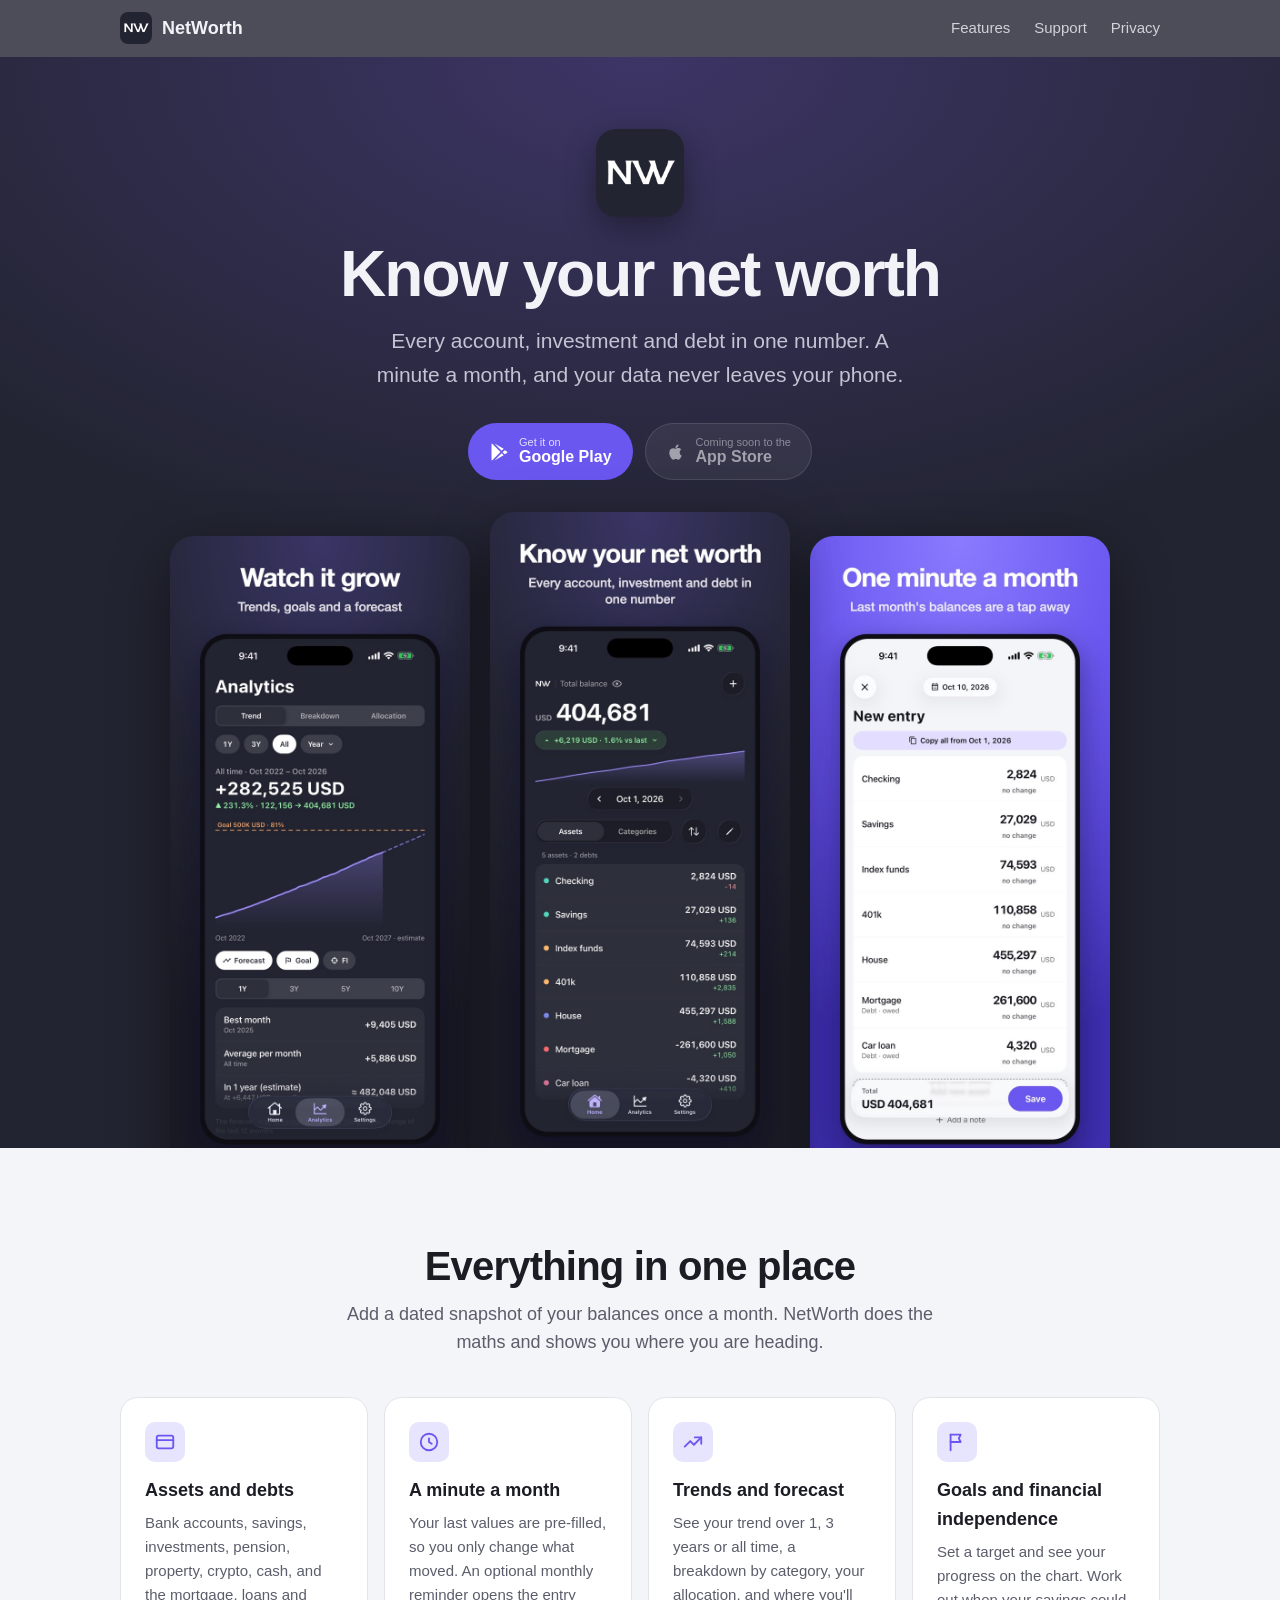
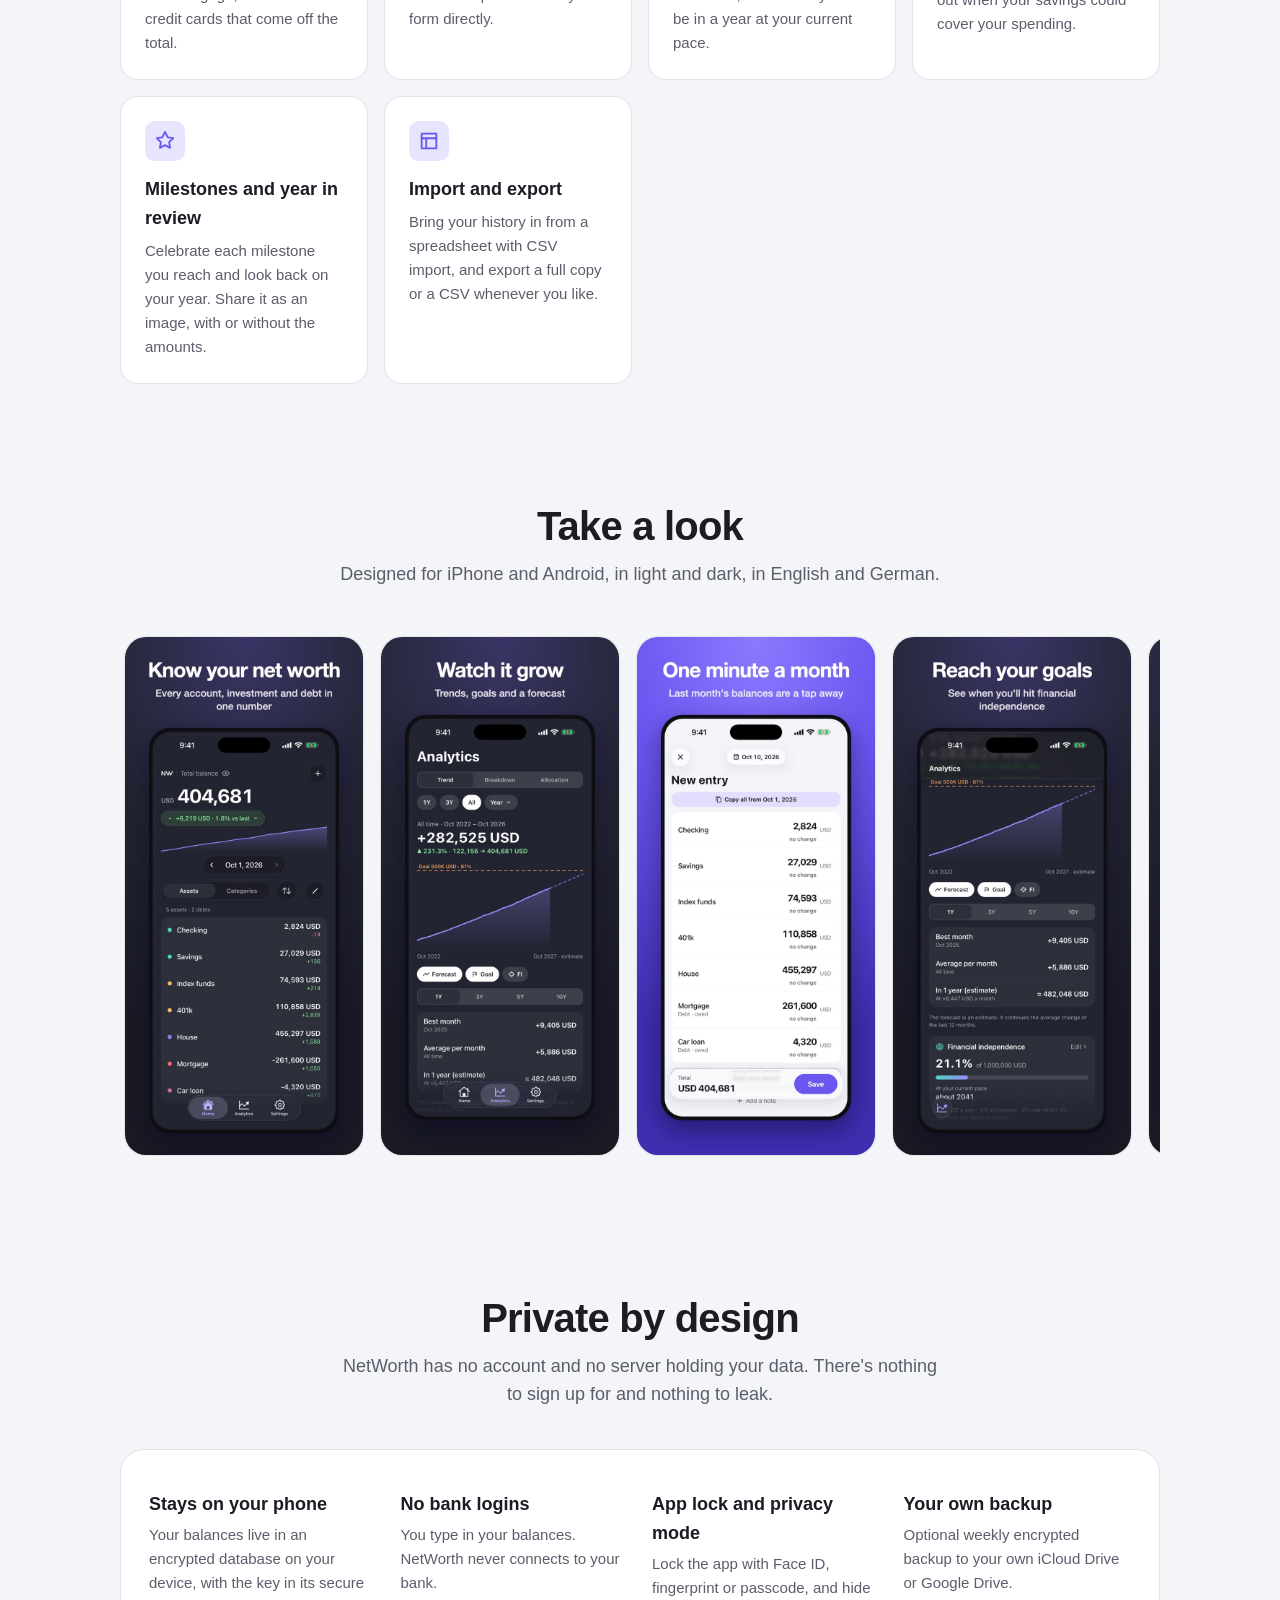
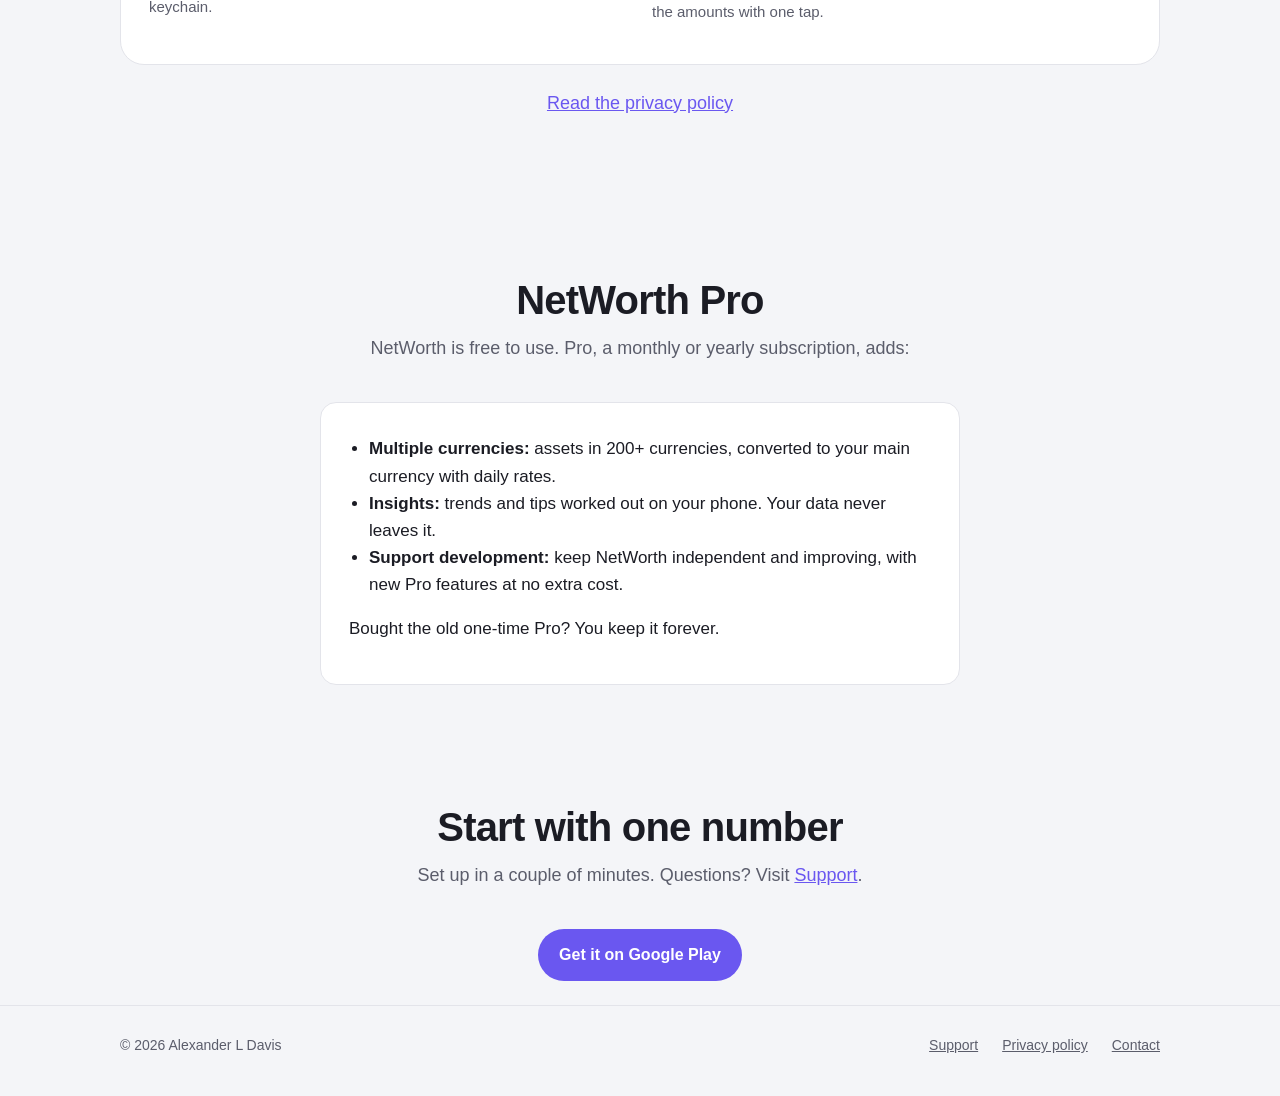
==== index.html @ a10e5fa9 "Add the NetWorth website: landing page, support and privacy policy The privacy policy moves here fro" ====
<!doctype html>
<html lang="en">
  <head>
    <meta charset="utf-8" />
    <meta name="viewport" content="width=device-width, initial-scale=1" />
    <title>NetWorth: Net Worth Tracker</title>
    <meta name="description" content="Track every account, investment and debt in one number. A private net worth tracker for iPhone and Android: no account, no bank logins, your data stays encrypted on your device." />
    <meta property="og:title" content="NetWorth: Net Worth Tracker" />
    <meta property="og:description" content="Every account, investment and debt in one number. Private by design." />
    <meta property="og:image" content="https://alexander7161.github.io/net-worth/assets/og.jpg" />
    <meta property="og:type" content="website" />
    <meta name="twitter:card" content="summary_large_image" />
    <link rel="icon" href="assets/favicon.png" />
    <link rel="apple-touch-icon" href="assets/apple-touch-icon.png" />
    <link rel="stylesheet" href="assets/style.css" />
  </head>
  <body>
    <header class="site-header on-hero">
      <nav class="nav">
        <a class="brand" href="./"><img src="assets/icon.png" alt="" />NetWorth</a>
        <a class="wide-only" href="#features">Features</a>
        <a href="support/">Support</a>
        <a href="privacy/">Privacy</a>
      </nav>
    </header>

    <section class="hero">
      <img class="app-icon" src="assets/icon.png" alt="NetWorth app icon" />
      <h1>Know your net worth</h1>
      <p class="lede">
        Every account, investment and debt in one number. A minute a month, and your data never
        leaves your phone.
      </p>
      <div class="ctas">
        <a class="btn" href="https://play.google.com/store/apps/details?id=com.networthrn">
          <svg viewBox="0 0 24 24" aria-hidden="true"><path d="M3.6 1.8 13.8 12 3.6 22.2c-.36-.2-.6-.6-.6-1.1V2.9c0-.5.24-.9.6-1.1zm11.6 11.6 2.4 2.4-11.1 6.3 8.7-8.7zm3.7-3.5 2.6 1.5c.75.43.75 1.5 0 1.93l-2.6 1.5-2.7-2.43 2.7-2.5zM6.5 1.9l11.1 6.3-2.4 2.4-8.7-8.7z"/></svg>
          <span><small>Get it on</small>Google Play</span>
        </a>
        <!-- Replace with the App Store link once the app is live there, and drop the "disabled" class. -->
        <a class="btn secondary disabled" href="#" aria-disabled="true">
          <svg viewBox="0 0 24 24" aria-hidden="true"><path d="M16.37 12.6c-.02-2.3 1.88-3.4 1.97-3.46-1.07-1.57-2.74-1.78-3.33-1.8-1.42-.15-2.77.83-3.49.83-.72 0-1.83-.81-3.01-.79-1.55.02-2.98.9-3.78 2.29-1.61 2.8-.41 6.94 1.16 9.21.77 1.11 1.68 2.36 2.88 2.31 1.16-.05 1.6-.75 3-.75 1.4 0 1.79.75 3.01.72 1.25-.02 2.04-1.13 2.8-2.25.88-1.29 1.24-2.54 1.26-2.6-.03-.01-2.42-.93-2.47-3.71zM14.08 5.85c.64-.77 1.07-1.85.95-2.92-.92.04-2.03.61-2.69 1.38-.59.68-1.1 1.77-.97 2.82 1.03.08 2.07-.52 2.71-1.28z"/></svg>
          <span><small>Coming soon to the</small>App Store</span>
        </a>
      </div>
      <div class="shots">
        <img src="assets/screens/02-analytics.jpg" alt="Analytics screen with a net worth trend, goal line and forecast" />
        <img src="assets/screens/01-home.jpg" alt="Home screen showing total net worth and the balance of each asset and debt" />
        <img src="assets/screens/03-entry.jpg" alt="Recording a monthly entry with last month's values pre-filled" />
      </div>
    </section>

    <main>
      <section class="band" id="features">
        <h2>Everything in one place</h2>
        <p class="sub">Add a dated snapshot of your balances once a month. NetWorth does the maths and shows you where you are heading.</p>
        <div class="features">
          <div class="feature">
            <div class="icon"><svg viewBox="0 0 24 24"><rect x="3" y="5" width="18" height="14" rx="2"/><path d="M3 10h18"/></svg></div>
            <h3>Assets and debts</h3>
            <p>Bank accounts, savings, investments, pension, property, crypto, cash, and the mortgage, loans and credit cards that come off the total.</p>
          </div>
          <div class="feature">
            <div class="icon"><svg viewBox="0 0 24 24"><path d="M12 8v4l3 2"/><circle cx="12" cy="12" r="9"/></svg></div>
            <h3>A minute a month</h3>
            <p>Your last values are pre-filled, so you only change what moved. An optional monthly reminder opens the entry form directly.</p>
          </div>
          <div class="feature">
            <div class="icon"><svg viewBox="0 0 24 24"><path d="M3 17l6-6 4 4 8-8"/><path d="M14 7h7v7"/></svg></div>
            <h3>Trends and forecast</h3>
            <p>See your trend over 1, 3 years or all time, a breakdown by category, your allocation, and where you'll be in a year at your current pace.</p>
          </div>
          <div class="feature">
            <div class="icon"><svg viewBox="0 0 24 24"><path d="M5 21V4"/><path d="M5 4h11l-2 4 2 4H5"/></svg></div>
            <h3>Goals and financial independence</h3>
            <p>Set a target and see your progress on the chart. Work out when your savings could cover your spending.</p>
          </div>
          <div class="feature">
            <div class="icon"><svg viewBox="0 0 24 24"><path d="M12 2l3 6 6 .9-4.5 4.3 1 6.3L12 16.5 6.5 19.5l1-6.3L3 8.9 9 8z"/></svg></div>
            <h3>Milestones and year in review</h3>
            <p>Celebrate each milestone you reach and look back on your year. Share it as an image, with or without the amounts.</p>
          </div>
          <div class="feature">
            <div class="icon"><svg viewBox="0 0 24 24"><path d="M4 4h16v16H4z"/><path d="M4 9h16M9 9v11"/></svg></div>
            <h3>Import and export</h3>
            <p>Bring your history in from a spreadsheet with CSV import, and export a full copy or a CSV whenever you like.</p>
          </div>
        </div>
      </section>

      <section class="band">
        <h2>Take a look</h2>
        <p class="sub">Designed for iPhone and Android, in light and dark, in English and German.</p>
        <div class="gallery">
          <img src="assets/screens/01-home.jpg" alt="Home: your net worth and every asset" loading="lazy" />
          <img src="assets/screens/02-analytics.jpg" alt="Analytics: trends, goals and a forecast" loading="lazy" />
          <img src="assets/screens/03-entry.jpg" alt="Recording a monthly entry" loading="lazy" />
          <img src="assets/screens/04-goals.jpg" alt="Goals and financial independence" loading="lazy" />
          <img src="assets/screens/05-milestones.jpg" alt="Milestones" loading="lazy" />
          <img src="assets/screens/06-private.jpg" alt="Privacy features" loading="lazy" />
        </div>
      </section>

      <section class="band" id="privacy">
        <h2>Private by design</h2>
        <p class="sub">NetWorth has no account and no server holding your data. There's nothing to sign up for and nothing to leak.</p>
        <div class="privacy-band">
          <div><strong>Stays on your phone</strong><p>Your balances live in an encrypted database on your device, with the key in its secure keychain.</p></div>
          <div><strong>No bank logins</strong><p>You type in your balances. NetWorth never connects to your bank.</p></div>
          <div><strong>App lock and privacy mode</strong><p>Lock the app with Face ID, fingerprint or passcode, and hide the amounts with one tap.</p></div>
          <div><strong>Your own backup</strong><p>Optional weekly encrypted backup to your own iCloud Drive or Google Drive.</p></div>
        </div>
        <p class="sub" style="margin-top: 24px"><a href="privacy/">Read the privacy policy</a></p>
      </section>

      <section class="band pro">
        <h2>NetWorth Pro</h2>
        <p class="sub">NetWorth is free to use. Pro, a monthly or yearly subscription, adds:</p>
        <div class="card">
          <ul>
            <li><strong>Multiple currencies:</strong> assets in 200+ currencies, converted to your main currency with daily rates.</li>
            <li><strong>Insights:</strong> trends and tips worked out on your phone. Your data never leaves it.</li>
            <li><strong>Support development:</strong> keep NetWorth independent and improving, with new Pro features at no extra cost.</li>
          </ul>
          <p>Bought the old one-time Pro? You keep it forever.</p>
        </div>
      </section>

      <section class="band final">
        <h2>Start with one number</h2>
        <p class="sub">Set up in a couple of minutes. Questions? Visit <a href="support/">Support</a>.</p>
        <div class="ctas">
          <a class="btn" href="https://play.google.com/store/apps/details?id=com.networthrn">Get it on Google Play</a>
        </div>
      </section>
    </main>

    <footer class="site-footer">
      <div class="inner">
        <span class="copy">© 2026 Alexander L Davis</span>
        <a href="support/">Support</a>
        <a href="privacy/">Privacy policy</a>
        <a href="mailto:alexanderdavis.net+networth@googlemail.com">Contact</a>
      </div>
    </footer>
  </body>
</html>
---- assets/style.css ----
:root {
  color-scheme: light dark;
  --bg: #f4f5f8;
  --surface: #ffffff;
  --text: #1b1c24;
  --muted: #5b5d6b;
  --accent: #6a57f0;
  --accent-text: #ffffff;
  --line: #e3e4ea;
  --hero-bg: radial-gradient(120% 80% at 50% 0%, #3d3566 0%, #222431 60%);
  --hero-text: #f2f2f7;
  --hero-muted: #c3c4d3;
}
@media (prefers-color-scheme: dark) {
  :root {
    --bg: #222431;
    --surface: #2c2e3d;
    --text: #f2f2f7;
    --muted: #a9abbb;
    --accent: #9c8cff;
    --accent-text: #1b1c24;
    --line: #3a3c4d;
  }
}

* { box-sizing: border-box; }
html { scroll-behavior: smooth; }
body {
  margin: 0;
  background: var(--bg);
  color: var(--text);
  font: 17px/1.6 -apple-system, BlinkMacSystemFont, 'Segoe UI', Roboto, sans-serif;
  -webkit-font-smoothing: antialiased;
}
a { color: var(--accent); }
img { max-width: 100%; display: block; }

/* Header and footer */
.site-header {
  position: sticky;
  top: 0;
  z-index: 10;
  background: color-mix(in srgb, var(--bg) 85%, transparent);
  backdrop-filter: saturate(180%) blur(16px);
  -webkit-backdrop-filter: saturate(180%) blur(16px);
  border-bottom: 1px solid var(--line);
}
.site-header.on-hero {
  background: color-mix(in srgb, #222431 80%, transparent);
  border-bottom-color: transparent;
  color: var(--hero-text);
}
.nav {
  max-width: 1080px;
  margin: 0 auto;
  padding: 12px 20px;
  display: flex;
  align-items: center;
  gap: 24px;
}
.brand {
  display: flex;
  align-items: center;
  gap: 10px;
  font-weight: 700;
  font-size: 18px;
  color: inherit;
  text-decoration: none;
  margin-right: auto;
}
.brand img { width: 32px; height: 32px; border-radius: 8px; }
.nav a:not(.brand) { color: inherit; text-decoration: none; opacity: 0.8; font-size: 15px; }
.nav a:not(.brand):hover, .nav a[aria-current='page'] { opacity: 1; }
@media (max-width: 480px) {
  .nav { gap: 16px; }
  .nav .wide-only { display: none; }
}

.site-footer {
  border-top: 1px solid var(--line);
  color: var(--muted);
  font-size: 14px;
}
.site-footer .inner {
  max-width: 1080px;
  margin: 0 auto;
  padding: 28px 20px 40px;
  display: flex;
  flex-wrap: wrap;
  gap: 12px 24px;
}
.site-footer a { color: inherit; }
.site-footer .copy { margin-right: auto; }

/* Document pages (privacy, support) */
main.doc { max-width: 720px; margin: 0 auto; padding: 48px 20px 72px; }
.doc h1 { font-size: 34px; line-height: 1.15; letter-spacing: -0.02em; margin: 0 0 8px; }
.doc h2 { font-size: 21px; margin: 40px 0 8px; }
.meta { color: var(--muted); margin: 0 0 32px; }
.summary, .card {
  background: var(--surface);
  border: 1px solid var(--line);
  border-radius: 16px;
  padding: 4px 24px;
}
.summary li { margin: 12px 0; }
table { width: 100%; border-collapse: collapse; font-size: 15px; margin: 8px 0; }
th, td { text-align: left; vertical-align: top; padding: 10px 8px; border-bottom: 1px solid var(--line); }
th { color: var(--muted); font-weight: 600; }
.scroll { overflow-x: auto; }

/* FAQ */
.faq details {
  background: var(--surface);
  border: 1px solid var(--line);
  border-radius: 14px;
  margin: 10px 0;
  padding: 0 20px;
}
.faq summary {
  cursor: pointer;
  font-weight: 600;
  padding: 16px 0;
  list-style: none;
  display: flex;
  justify-content: space-between;
  gap: 16px;
}
.faq summary::-webkit-details-marker { display: none; }
.faq summary::after { content: '+'; color: var(--muted); font-weight: 400; font-size: 22px; line-height: 1; }
.faq details[open] summary::after { content: '−'; }
.faq details > :not(summary) { margin-top: 0; }
.faq details > :last-child { margin-bottom: 18px; }

.contact {
  display: flex;
  flex-wrap: wrap;
  align-items: center;
  justify-content: space-between;
  gap: 16px;
  padding: 20px 24px;
}
.contact p { margin: 0; }

/* Buttons */
.btn {
  display: inline-flex;
  align-items: center;
  gap: 10px;
  padding: 12px 20px;
  border-radius: 999px;
  font-weight: 600;
  font-size: 16px;
  text-decoration: none;
  background: var(--accent);
  color: var(--accent-text);
  border: 1px solid transparent;
}
.btn svg { width: 20px; height: 20px; fill: currentColor; }
.btn.secondary { background: rgba(255, 255, 255, 0.1); color: var(--hero-text); border-color: rgba(255, 255, 255, 0.2); }
.btn.disabled { opacity: 0.6; pointer-events: none; }
.btn small { display: block; font-size: 11px; font-weight: 500; opacity: 0.8; line-height: 1.1; }
.btn span { line-height: 1.15; text-align: left; }

/* Landing */
.hero {
  background: var(--hero-bg);
  color: var(--hero-text);
  text-align: center;
  padding: 72px 20px 0;
  overflow: hidden;
}
.hero img.app-icon { width: 88px; height: 88px; border-radius: 20px; margin: 0 auto 24px; box-shadow: 0 10px 30px rgba(0, 0, 0, 0.35); }
.hero h1 { font-size: clamp(40px, 7vw, 64px); line-height: 1.05; letter-spacing: -0.03em; margin: 0 0 16px; }
.hero p.lede { font-size: clamp(18px, 2.4vw, 21px); color: var(--hero-muted); max-width: 560px; margin: 0 auto 32px; }
.hero .ctas { display: flex; flex-wrap: wrap; justify-content: center; gap: 12px; margin-bottom: 56px; }
.hero .shots { display: flex; justify-content: center; gap: 20px; max-width: 1000px; margin: 0 auto; }
.hero .shots img { width: 30%; max-width: 300px; border-radius: 24px 24px 0 0; margin-bottom: -40px; box-shadow: 0 20px 60px rgba(0, 0, 0, 0.45); }
.hero .shots img:nth-child(2) { transform: translateY(-24px); }
@media (max-width: 640px) {
  .hero .shots img:not(:nth-child(2)) { display: none; }
  .hero .shots img { width: 70%; }
  .hero .shots img:nth-child(2) { transform: none; }
}

section.band { max-width: 1080px; margin: 0 auto; padding: 96px 20px 24px; }
section.band h2 { font-size: clamp(28px, 4vw, 40px); letter-spacing: -0.02em; line-height: 1.1; margin: 0 0 12px; text-align: center; }
section.band > p.sub { text-align: center; color: var(--muted); max-width: 600px; margin: 0 auto 40px; font-size: 18px; }

.features { display: grid; grid-template-columns: repeat(auto-fit, minmax(240px, 1fr)); gap: 16px; }
.feature { background: var(--surface); border: 1px solid var(--line); border-radius: 18px; padding: 24px; }
.feature .icon { width: 40px; height: 40px; border-radius: 10px; display: grid; place-items: center; background: color-mix(in srgb, var(--accent) 16%, transparent); margin-bottom: 14px; }
.feature .icon svg { width: 22px; height: 22px; stroke: var(--accent); fill: none; stroke-width: 2; stroke-linecap: round; stroke-linejoin: round; }
.feature h3 { margin: 0 0 6px; font-size: 18px; }
.feature p { margin: 0; color: var(--muted); font-size: 15px; }

.gallery { display: flex; gap: 16px; overflow-x: auto; scroll-snap-type: x mandatory; padding: 8px 4px 20px; }
.gallery img { width: 240px; flex: none; border-radius: 22px; scroll-snap-align: center; border: 1px solid var(--line); }

.privacy-band { background: var(--surface); border: 1px solid var(--line); border-radius: 24px; padding: 40px 28px; display: grid; gap: 24px; grid-template-columns: repeat(auto-fit, minmax(220px, 1fr)); }
.privacy-band div strong { display: block; font-size: 18px; margin-bottom: 4px; }
.privacy-band div p { margin: 0; color: var(--muted); font-size: 15px; }

.pro { text-align: center; }
.pro .card { display: inline-block; text-align: left; max-width: 640px; padding: 24px 28px; }
.pro .card ul { margin: 8px 0 0; padding-left: 20px; }

.final { text-align: center; padding-bottom: 96px; }
.final .ctas { display: flex; flex-wrap: wrap; justify-content: center; gap: 12px; }
.final .btn.secondary { background: var(--surface); color: var(--text); border-color: var(--line); }
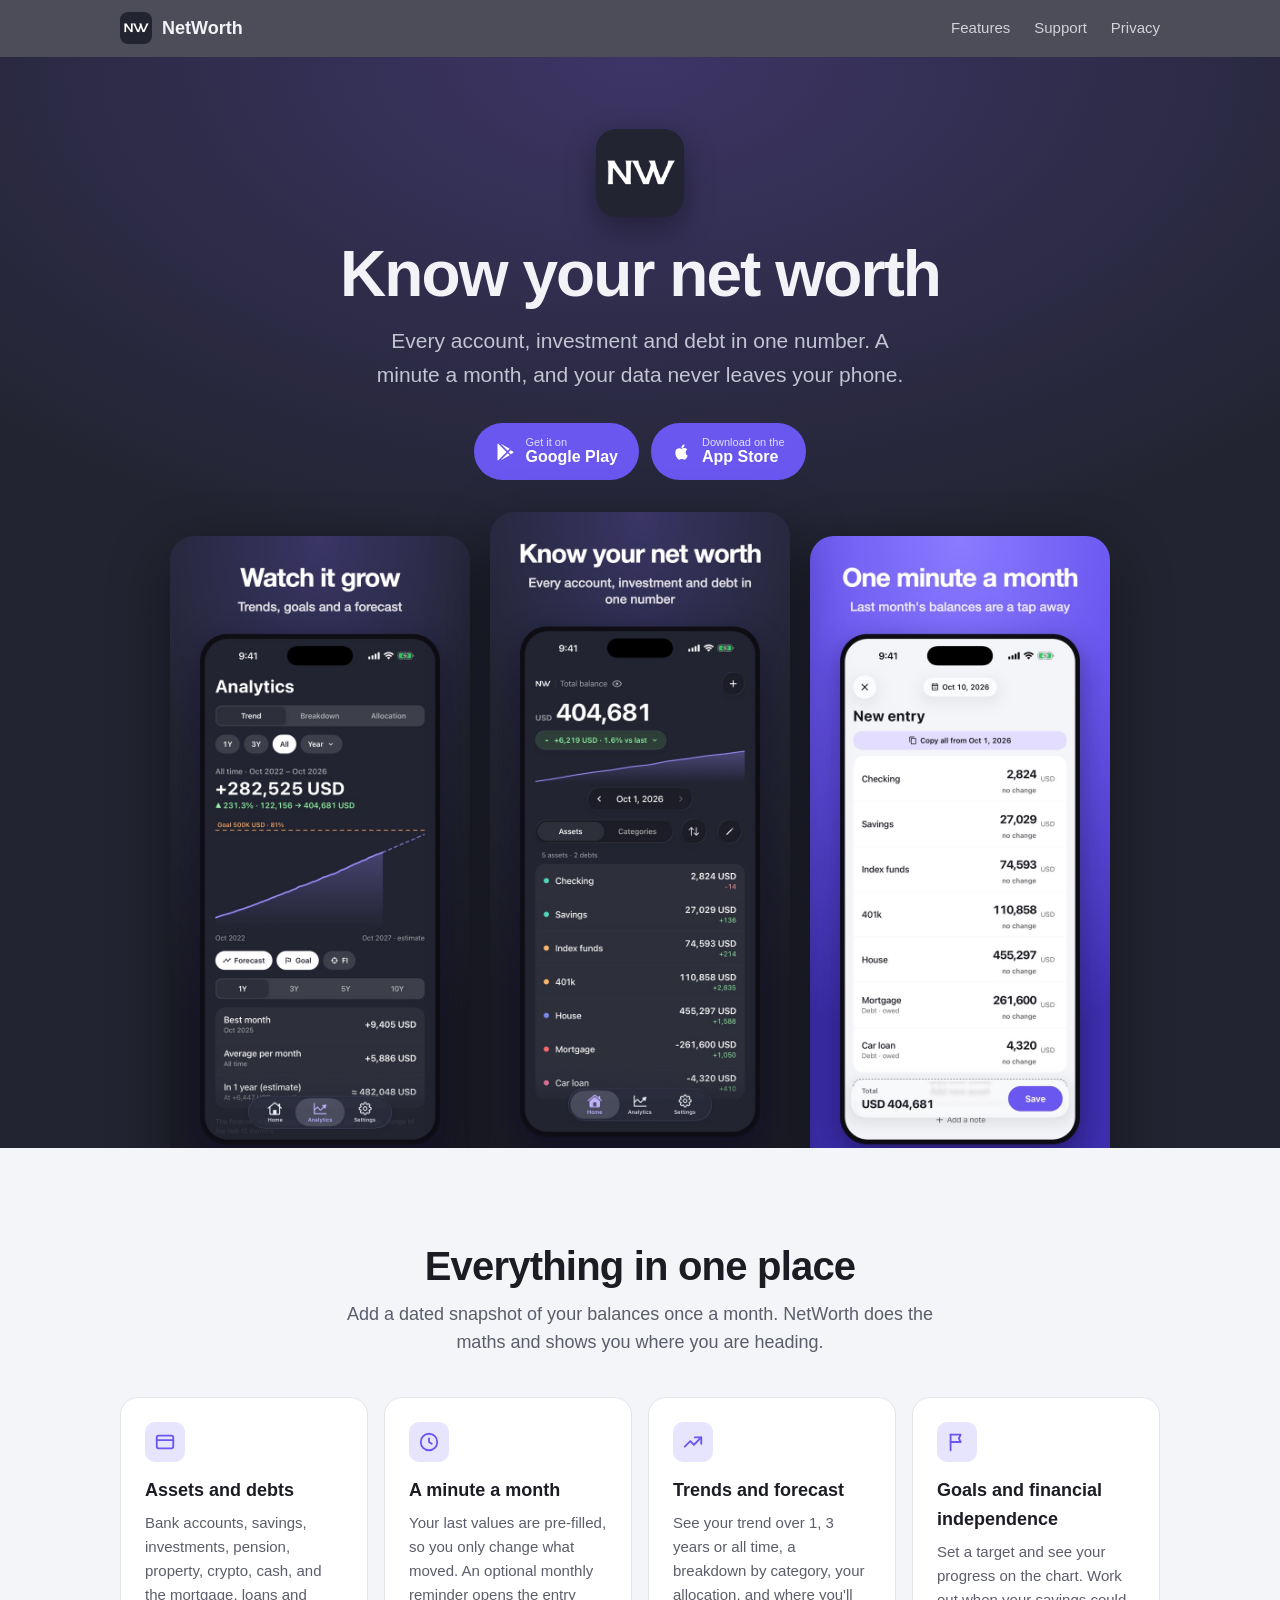
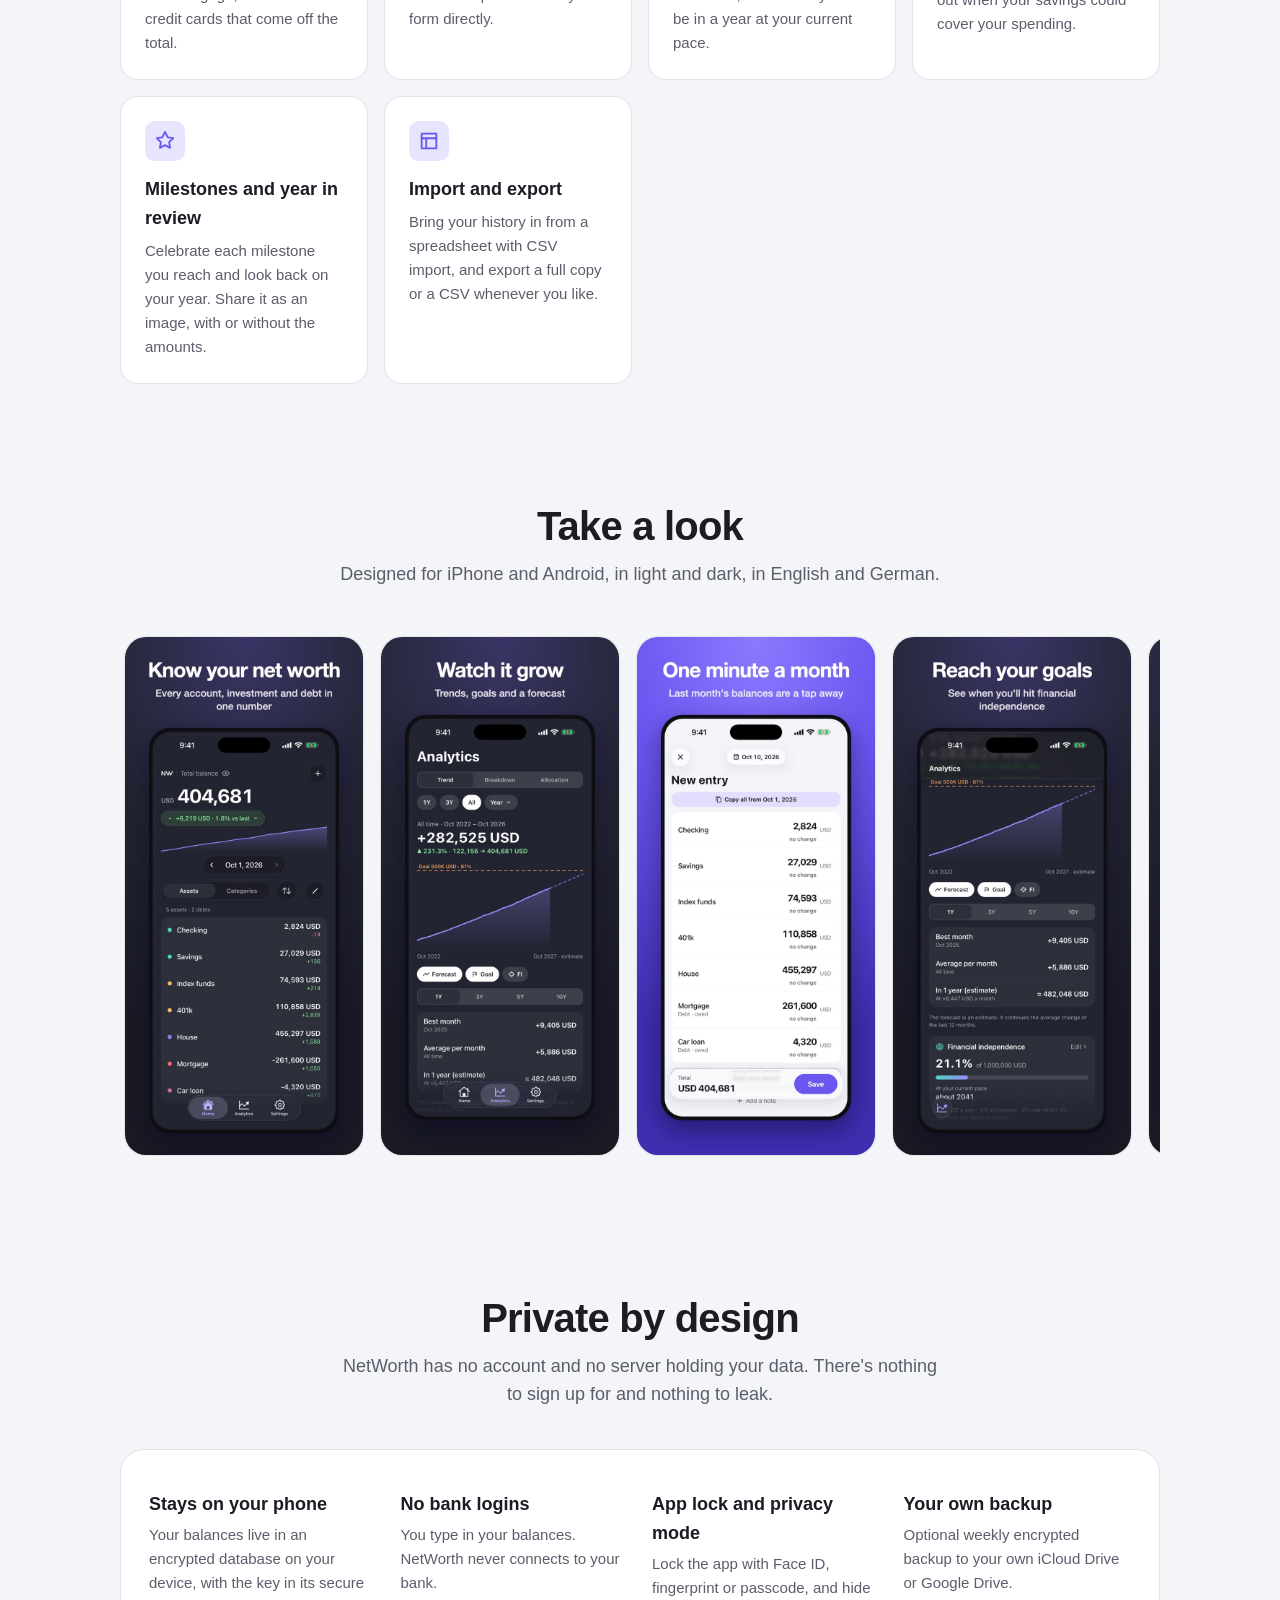
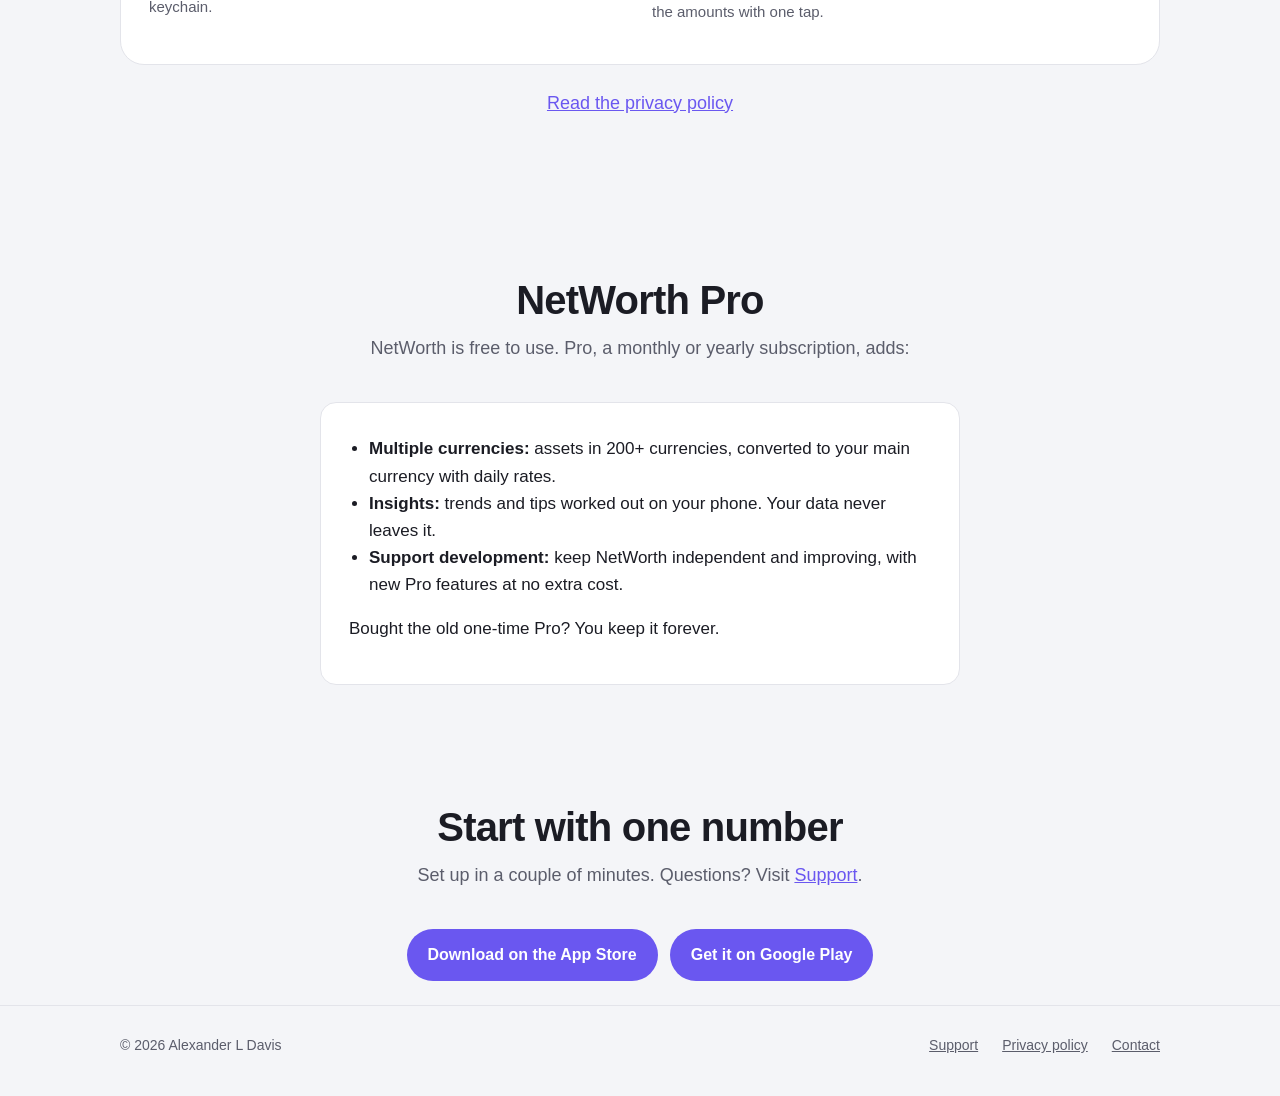
==== commit 7f05503b: "Link the App Store now that the iOS app is live Co-Authored-By: Claude Opus 5.5 <noreply@anthropic.c" ====
--- a/index.html
+++ b/index.html
@@ -36,10 +36,9 @@
           <svg viewBox="0 0 24 24" aria-hidden="true"><path d="M3.6 1.8 13.8 12 3.6 22.2c-.36-.2-.6-.6-.6-1.1V2.9c0-.5.24-.9.6-1.1zm11.6 11.6 2.4 2.4-11.1 6.3 8.7-8.7zm3.7-3.5 2.6 1.5c.75.43.75 1.5 0 1.93l-2.6 1.5-2.7-2.43 2.7-2.5zM6.5 1.9l11.1 6.3-2.4 2.4-8.7-8.7z"/></svg>
           <span><small>Get it on</small>Google Play</span>
         </a>
-        <!-- Replace with the App Store link once the app is live there, and drop the "disabled" class. -->
-        <a class="btn secondary disabled" href="#" aria-disabled="true">
+        <a class="btn" href="https://apps.apple.com/app/networth-money-tracker/id6819868292">
           <svg viewBox="0 0 24 24" aria-hidden="true"><path d="M16.37 12.6c-.02-2.3 1.88-3.4 1.97-3.46-1.07-1.57-2.74-1.78-3.33-1.8-1.42-.15-2.77.83-3.49.83-.72 0-1.83-.81-3.01-.79-1.55.02-2.98.9-3.78 2.29-1.61 2.8-.41 6.94 1.16 9.21.77 1.11 1.68 2.36 2.88 2.31 1.16-.05 1.6-.75 3-.75 1.4 0 1.79.75 3.01.72 1.25-.02 2.04-1.13 2.8-2.25.88-1.29 1.24-2.54 1.26-2.6-.03-.01-2.42-.93-2.47-3.71zM14.08 5.85c.64-.77 1.07-1.85.95-2.92-.92.04-2.03.61-2.69 1.38-.59.68-1.1 1.77-.97 2.82 1.03.08 2.07-.52 2.71-1.28z"/></svg>
-          <span><small>Coming soon to the</small>App Store</span>
+          <span><small>Download on the</small>App Store</span>
         </a>
       </div>
       <div class="shots">
@@ -129,6 +128,7 @@
         <h2>Start with one number</h2>
         <p class="sub">Set up in a couple of minutes. Questions? Visit <a href="support/">Support</a>.</p>
         <div class="ctas">
+          <a class="btn" href="https://apps.apple.com/app/networth-money-tracker/id6819868292">Download on the App Store</a>
           <a class="btn" href="https://play.google.com/store/apps/details?id=com.networthrn">Get it on Google Play</a>
         </div>
       </section>
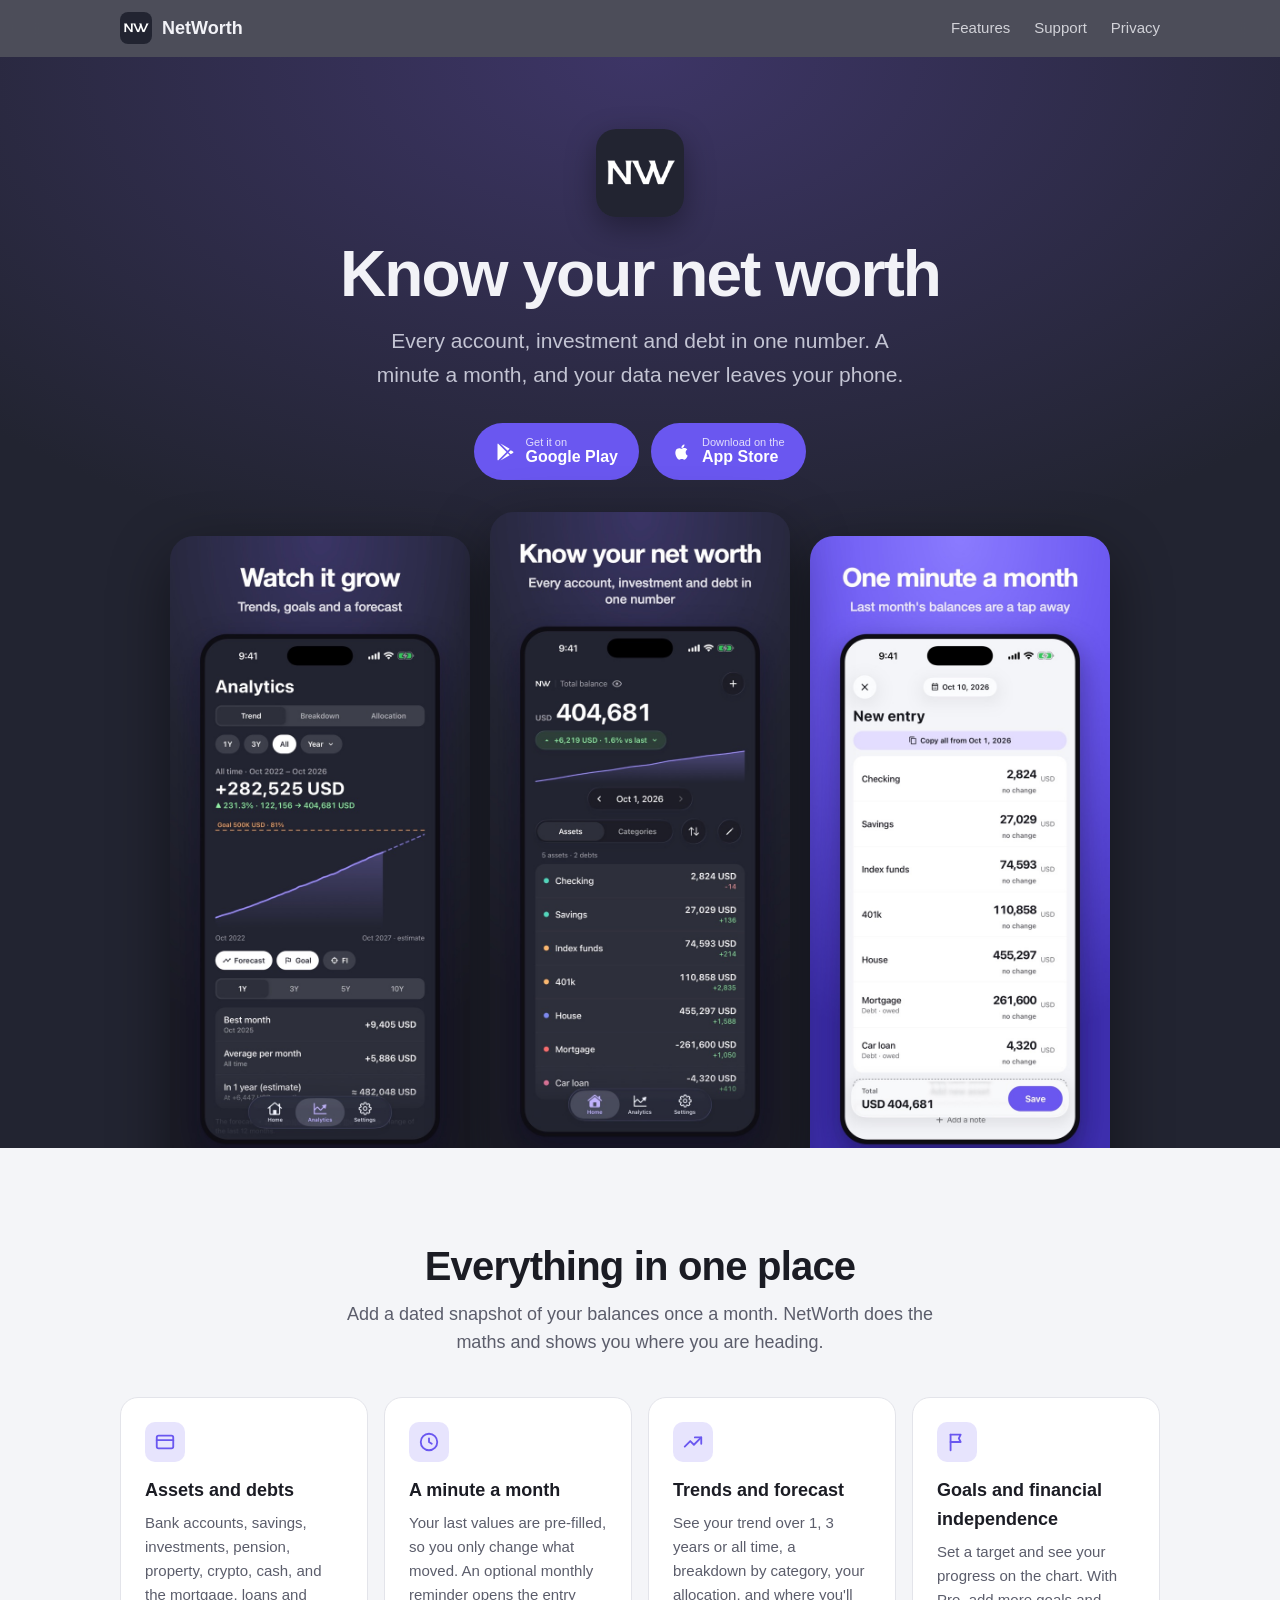
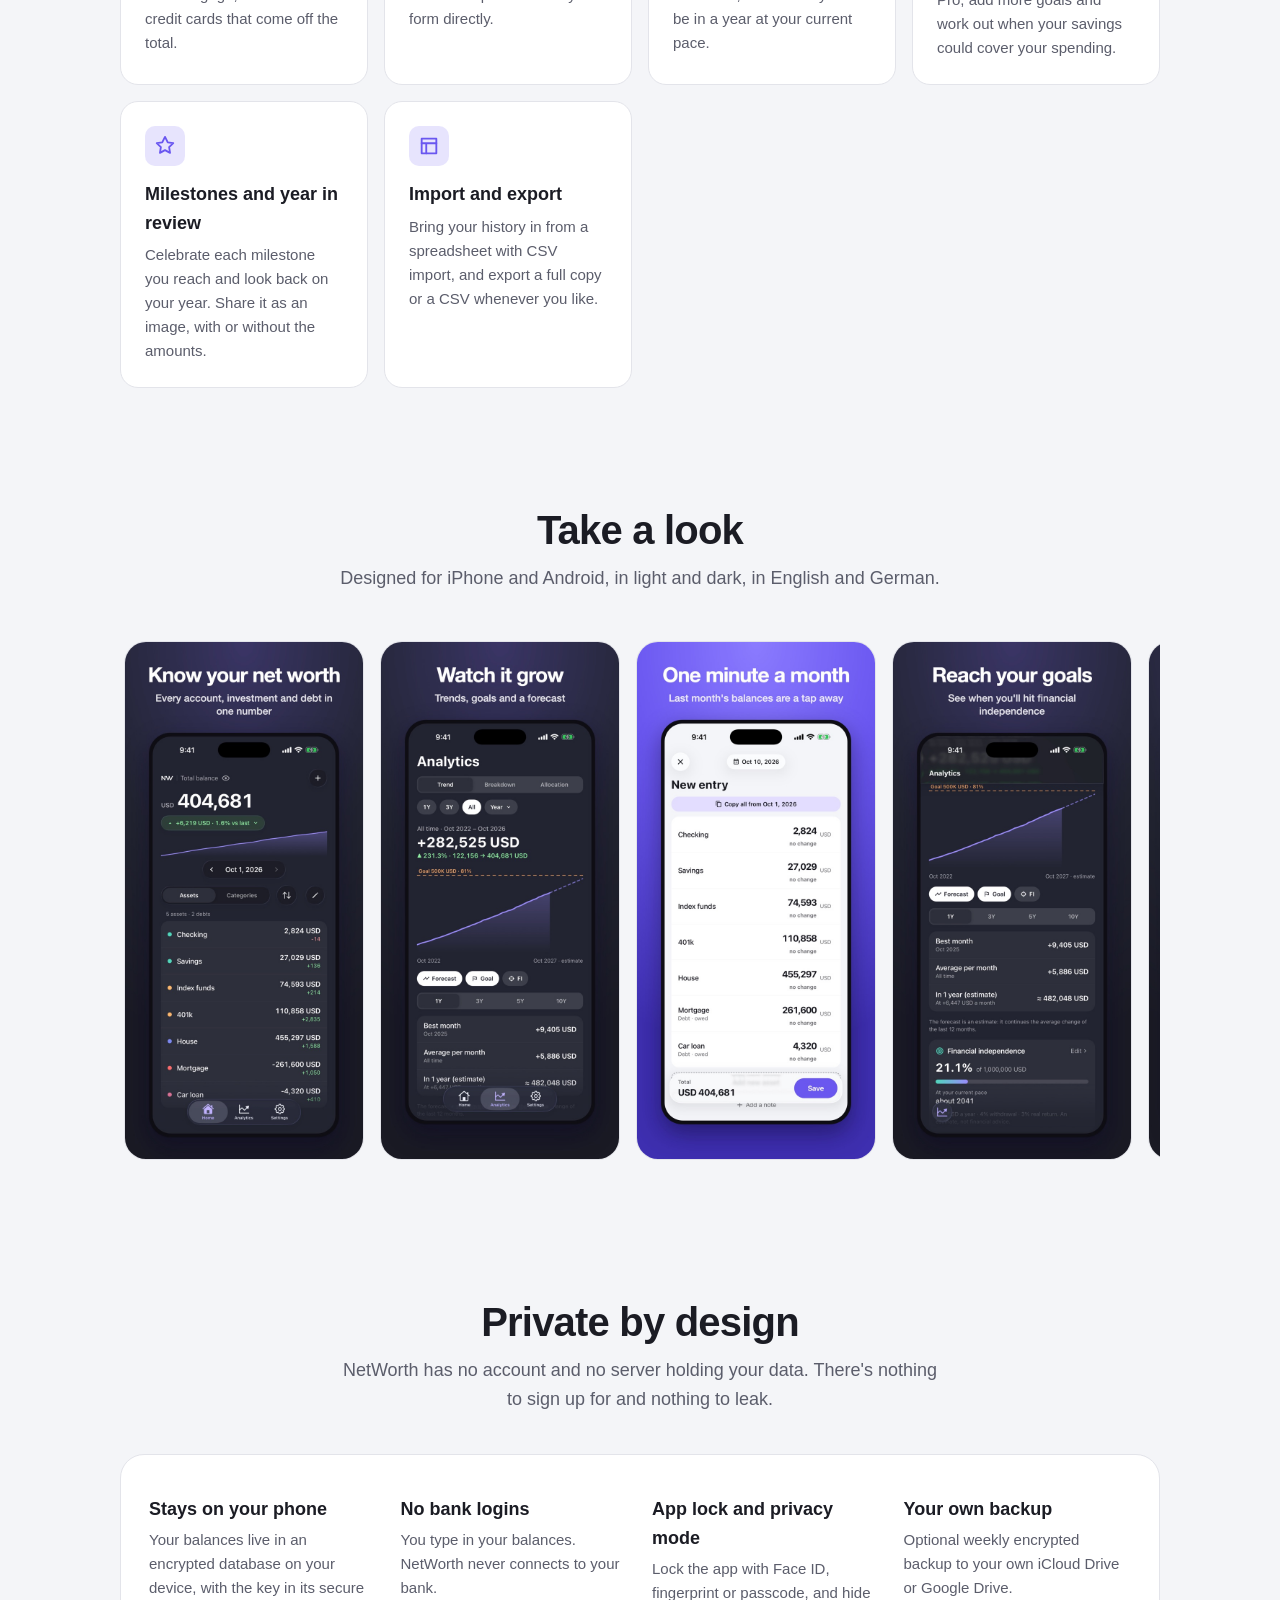
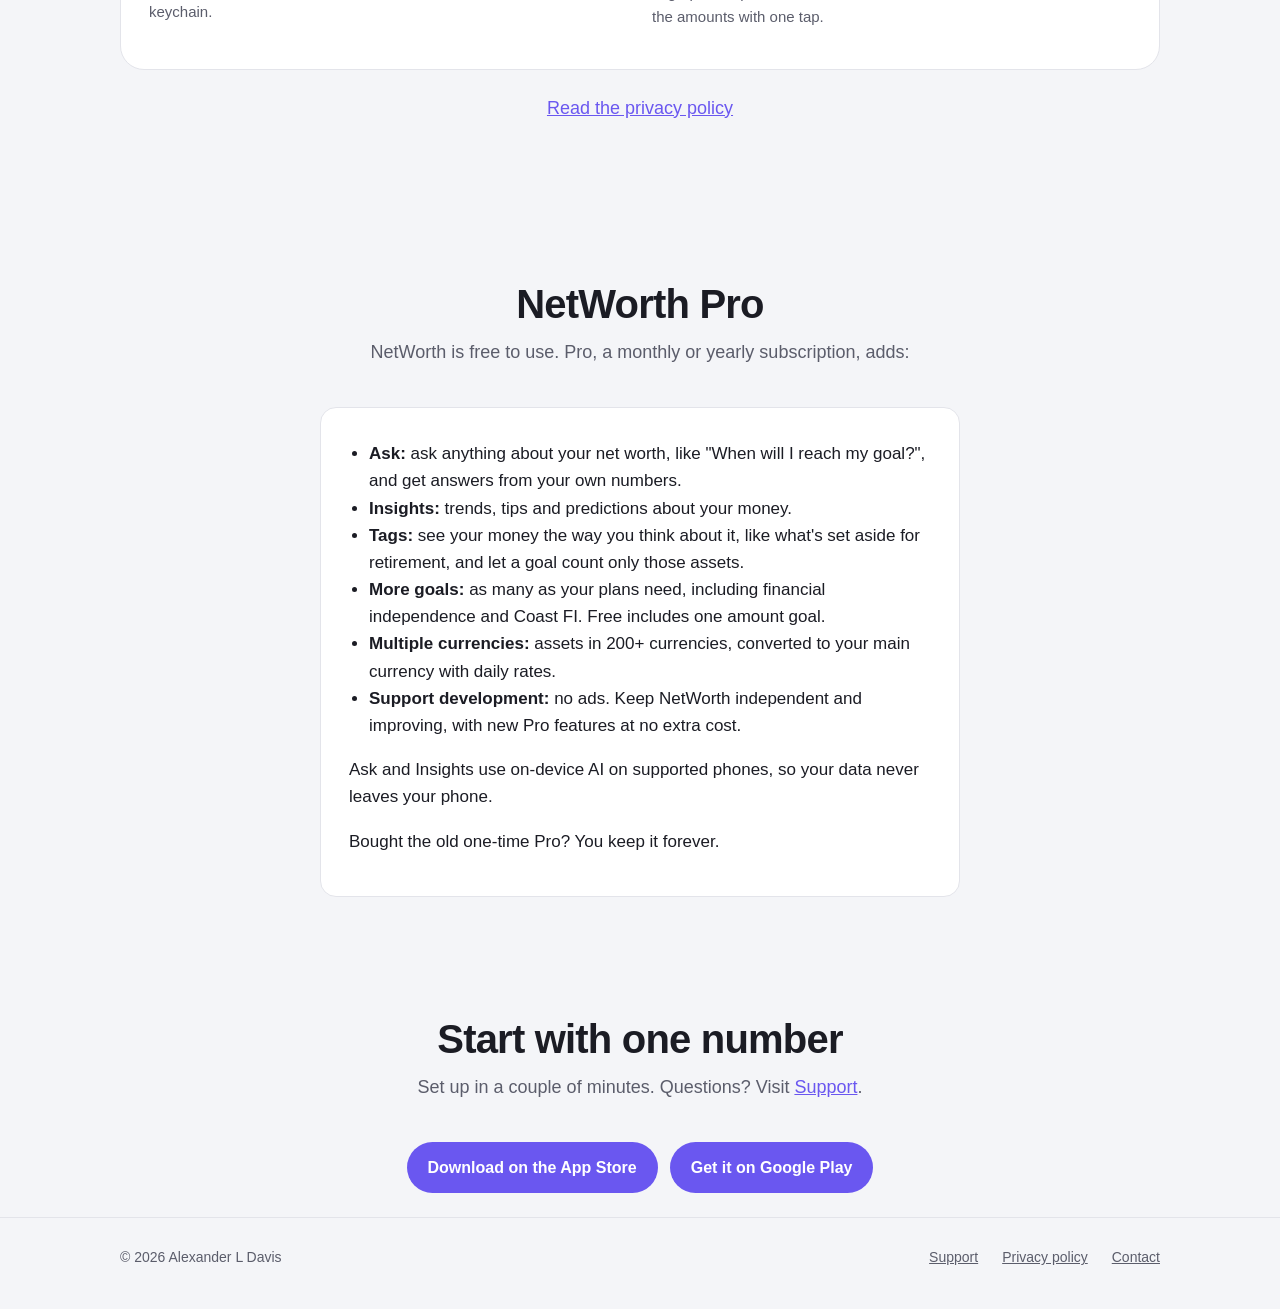
==== commit 5313e238: "List all Pro features on the home and support pages Co-Authored-By: Claude Opus 5.5 <noreply@anthrop" ====
--- a/index.html
+++ b/index.html
@@ -71,7 +71,7 @@
           <div class="feature">
             <div class="icon"><svg viewBox="0 0 24 24"><path d="M5 21V4"/><path d="M5 4h11l-2 4 2 4H5"/></svg></div>
             <h3>Goals and financial independence</h3>
-            <p>Set a target and see your progress on the chart. Work out when your savings could cover your spending.</p>
+            <p>Set a target and see your progress on the chart. With Pro, add more goals and work out when your savings could cover your spending.</p>
           </div>
           <div class="feature">
             <div class="icon"><svg viewBox="0 0 24 24"><path d="M12 2l3 6 6 .9-4.5 4.3 1 6.3L12 16.5 6.5 19.5l1-6.3L3 8.9 9 8z"/></svg></div>
@@ -116,10 +116,14 @@
         <p class="sub">NetWorth is free to use. Pro, a monthly or yearly subscription, adds:</p>
         <div class="card">
           <ul>
+            <li><strong>Ask:</strong> ask anything about your net worth, like "When will I reach my goal?", and get answers from your own numbers.</li>
+            <li><strong>Insights:</strong> trends, tips and predictions about your money.</li>
+            <li><strong>Tags:</strong> see your money the way you think about it, like what's set aside for retirement, and let a goal count only those assets.</li>
+            <li><strong>More goals:</strong> as many as your plans need, including financial independence and Coast FI. Free includes one amount goal.</li>
             <li><strong>Multiple currencies:</strong> assets in 200+ currencies, converted to your main currency with daily rates.</li>
-            <li><strong>Insights:</strong> trends and tips worked out on your phone. Your data never leaves it.</li>
-            <li><strong>Support development:</strong> keep NetWorth independent and improving, with new Pro features at no extra cost.</li>
+            <li><strong>Support development:</strong> no ads. Keep NetWorth independent and improving, with new Pro features at no extra cost.</li>
           </ul>
+          <p>Ask and Insights use on-device AI on supported phones, so your data never leaves your phone.</p>
           <p>Bought the old one-time Pro? You keep it forever.</p>
         </div>
       </section>
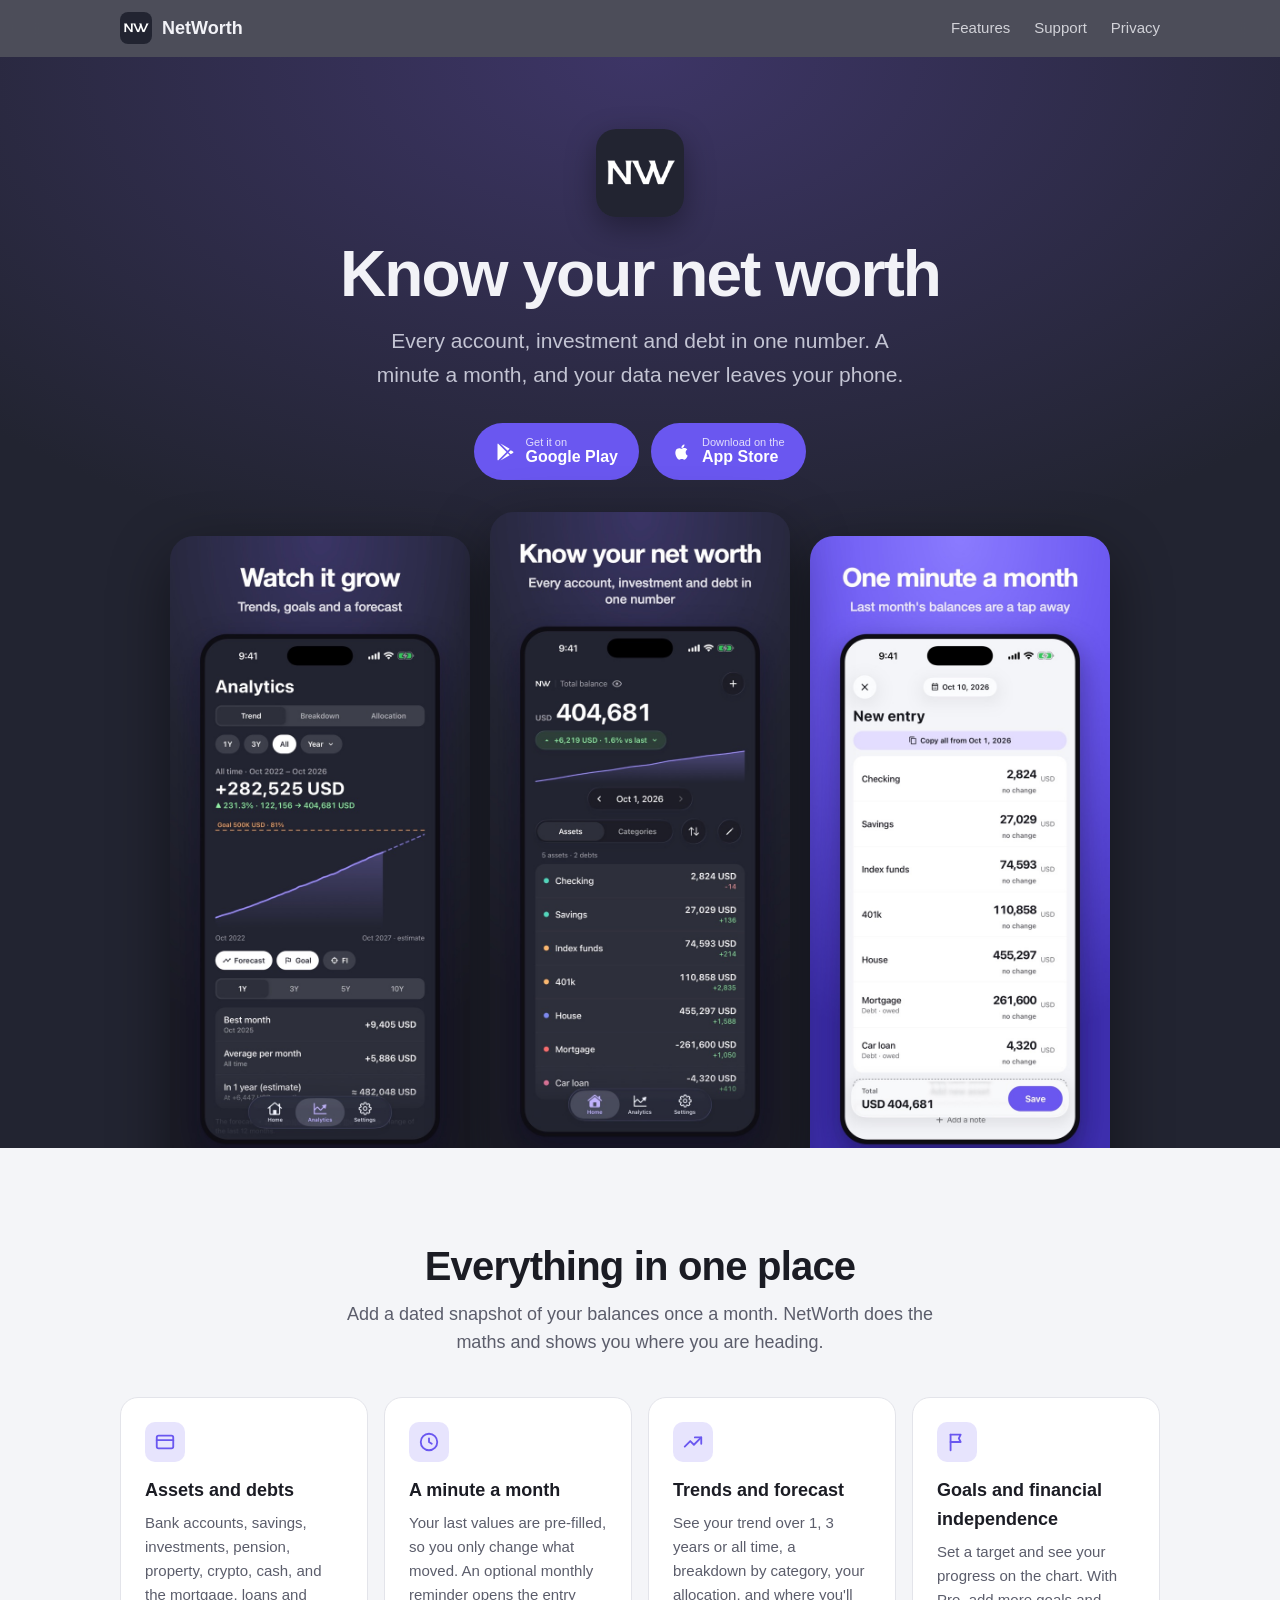
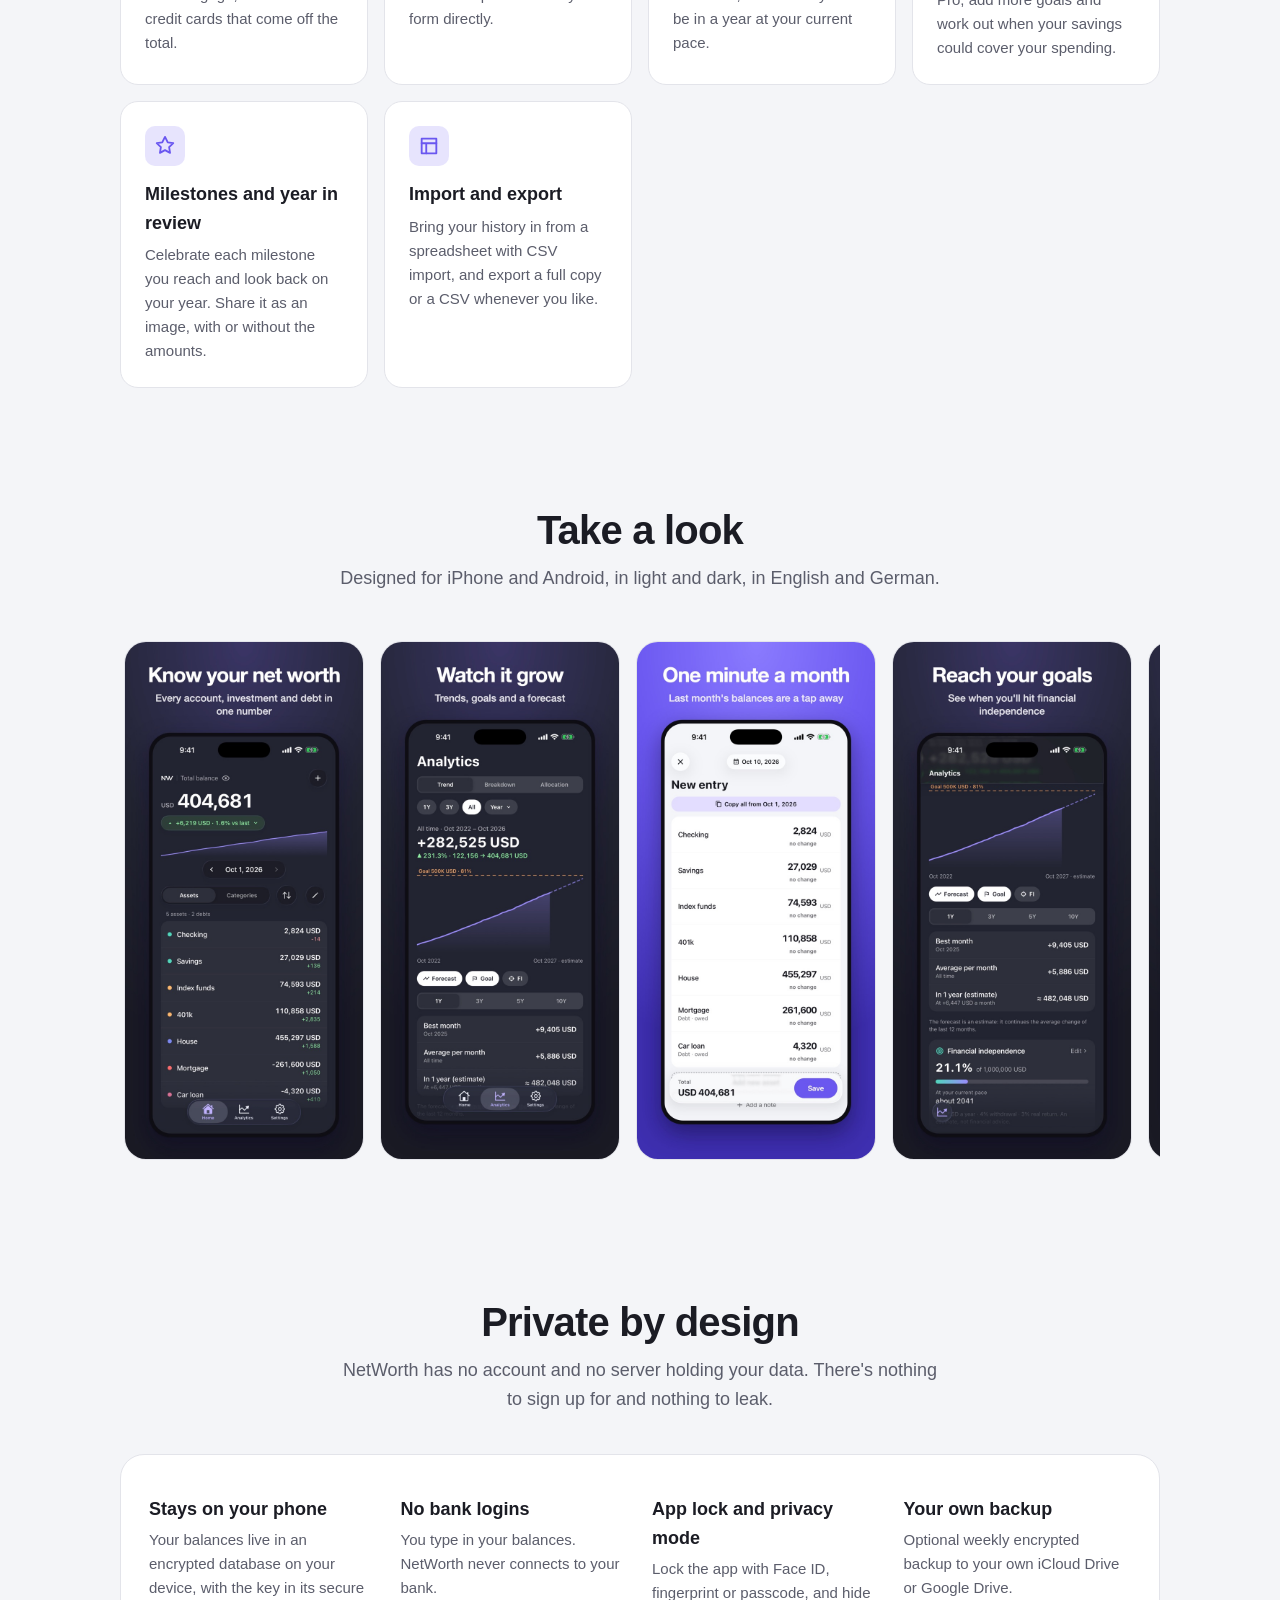
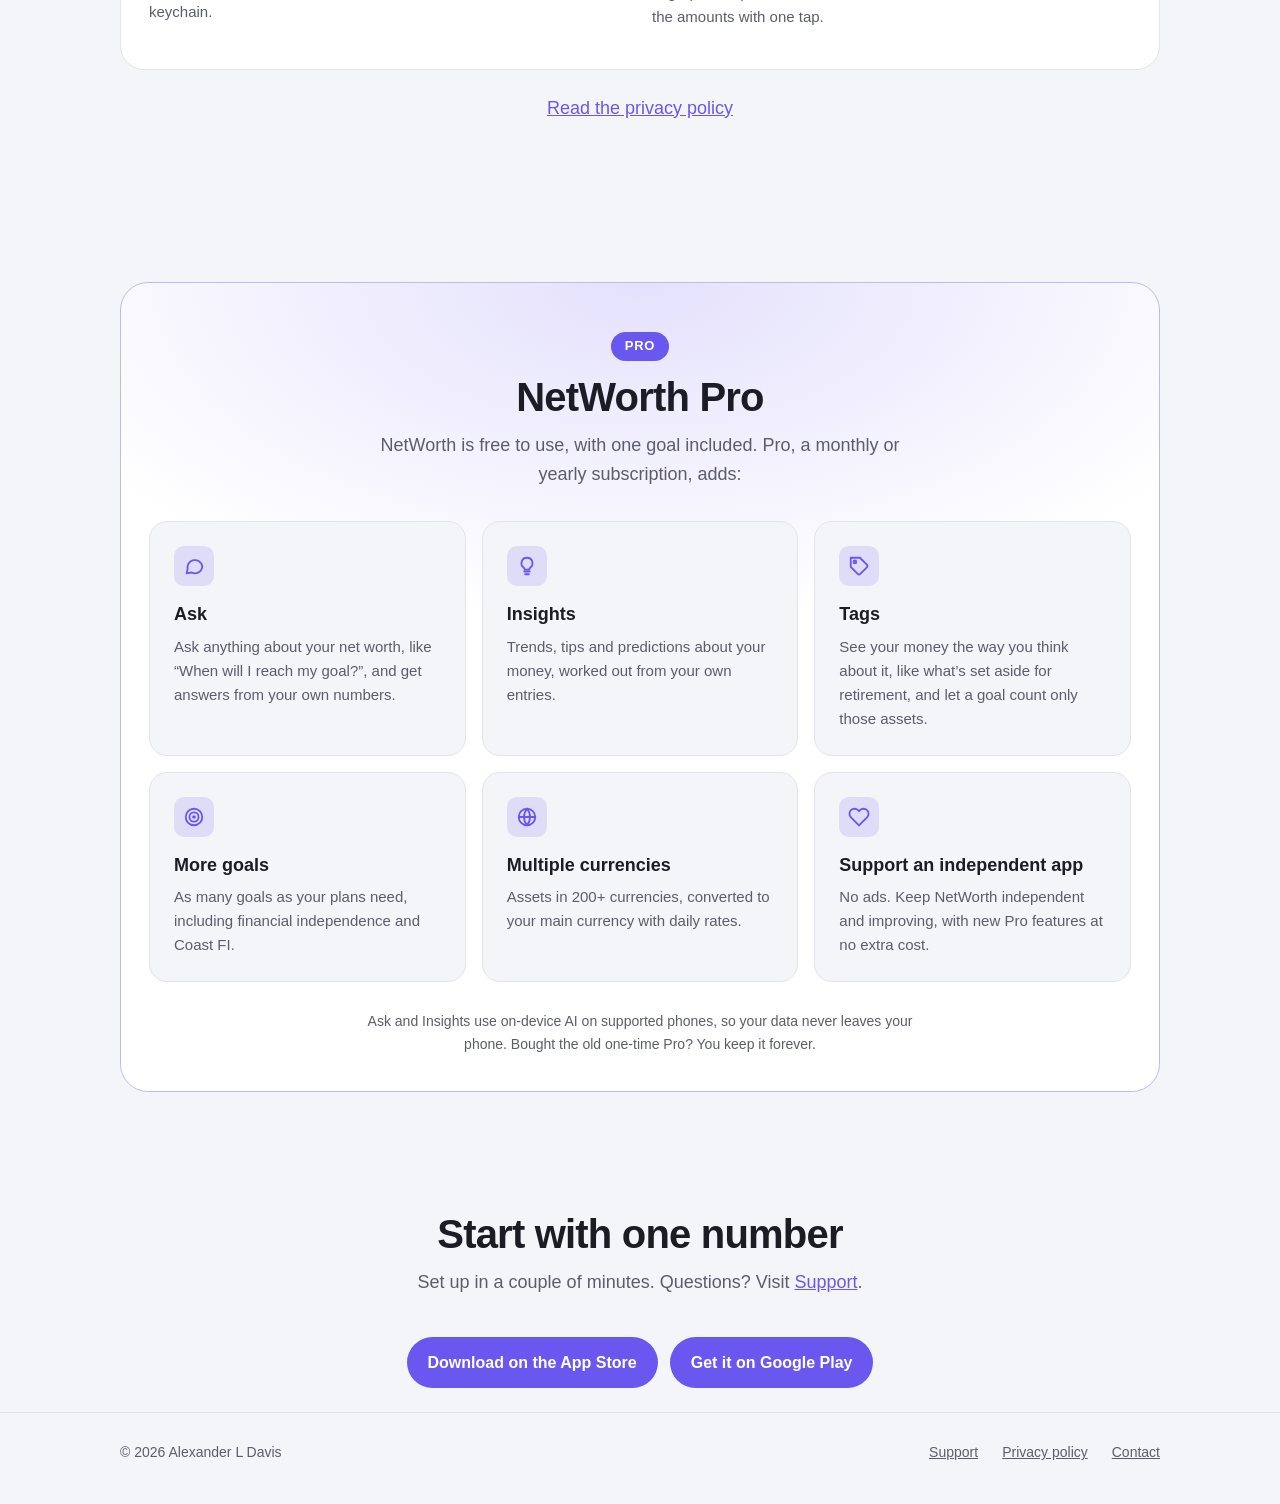
==== commit c5ab0bd1: "Show the Pro features as icon cards in a highlighted panel Co-Authored-By: Claude Opus 5.5 <noreply@" ====
--- a/index.html
+++ b/index.html
@@ -112,19 +112,43 @@
       </section>
 
       <section class="band pro">
-        <h2>NetWorth Pro</h2>
-        <p class="sub">NetWorth is free to use. Pro, a monthly or yearly subscription, adds:</p>
-        <div class="card">
-          <ul>
-            <li><strong>Ask:</strong> ask anything about your net worth, like "When will I reach my goal?", and get answers from your own numbers.</li>
-            <li><strong>Insights:</strong> trends, tips and predictions about your money.</li>
-            <li><strong>Tags:</strong> see your money the way you think about it, like what's set aside for retirement, and let a goal count only those assets.</li>
-            <li><strong>More goals:</strong> as many as your plans need, including financial independence and Coast FI. Free includes one amount goal.</li>
-            <li><strong>Multiple currencies:</strong> assets in 200+ currencies, converted to your main currency with daily rates.</li>
-            <li><strong>Support development:</strong> no ads. Keep NetWorth independent and improving, with new Pro features at no extra cost.</li>
-          </ul>
-          <p>Ask and Insights use on-device AI on supported phones, so your data never leaves your phone.</p>
-          <p>Bought the old one-time Pro? You keep it forever.</p>
+        <div class="pro-panel">
+          <span class="badge">Pro</span>
+          <h2>NetWorth Pro</h2>
+          <p class="sub">NetWorth is free to use, with one goal included. Pro, a monthly or yearly subscription, adds:</p>
+          <div class="features">
+            <div class="feature">
+              <div class="icon"><svg viewBox="0 0 24 24"><path d="M21 12a8 8 0 0 1-11.6 7.1L4 20l1-4.6A8 8 0 1 1 21 12z"/></svg></div>
+              <h3>Ask</h3>
+              <p>Ask anything about your net worth, like “When will I reach my goal?”, and get answers from your own numbers.</p>
+            </div>
+            <div class="feature">
+              <div class="icon"><svg viewBox="0 0 24 24"><path d="M9 18h6M10 21h4"/><path d="M12 3a6 6 0 0 0-3.5 10.9c.6.4 1 1.1 1 1.8V16h5v-.3c0-.7.4-1.4 1-1.8A6 6 0 0 0 12 3z"/></svg></div>
+              <h3>Insights</h3>
+              <p>Trends, tips and predictions about your money, worked out from your own entries.</p>
+            </div>
+            <div class="feature">
+              <div class="icon"><svg viewBox="0 0 24 24"><path d="M20.6 13.4 13.4 20.6a2 2 0 0 1-2.8 0L3 13V3h10l7.6 7.6a2 2 0 0 1 0 2.8z"/><circle cx="7.5" cy="7.5" r="1.5"/></svg></div>
+              <h3>Tags</h3>
+              <p>See your money the way you think about it, like what’s set aside for retirement, and let a goal count only those assets.</p>
+            </div>
+            <div class="feature">
+              <div class="icon"><svg viewBox="0 0 24 24"><circle cx="12" cy="12" r="9"/><circle cx="12" cy="12" r="5"/><circle cx="12" cy="12" r="1"/></svg></div>
+              <h3>More goals</h3>
+              <p>As many goals as your plans need, including financial independence and Coast FI.</p>
+            </div>
+            <div class="feature">
+              <div class="icon"><svg viewBox="0 0 24 24"><circle cx="12" cy="12" r="9"/><path d="M3 12h18M12 3a14 14 0 0 1 0 18M12 3a14 14 0 0 0 0 18"/></svg></div>
+              <h3>Multiple currencies</h3>
+              <p>Assets in 200+ currencies, converted to your main currency with daily rates.</p>
+            </div>
+            <div class="feature">
+              <div class="icon"><svg viewBox="0 0 24 24"><path d="M20.8 4.6a5.5 5.5 0 0 0-7.8 0L12 5.7l-1-1.1a5.5 5.5 0 0 0-7.8 7.8L12 21.2l8.8-8.8a5.5 5.5 0 0 0 0-7.8z"/></svg></div>
+              <h3>Support an independent app</h3>
+              <p>No ads. Keep NetWorth independent and improving, with new Pro features at no extra cost.</p>
+            </div>
+          </div>
+          <p class="note">Ask and Insights use on-device AI on supported phones, so your data never leaves your phone. Bought the old one-time Pro? You keep it forever.</p>
         </div>
       </section>
 
--- a/assets/style.css
+++ b/assets/style.css
@@ -201,9 +201,21 @@
 .privacy-band div strong { display: block; font-size: 18px; margin-bottom: 4px; }
 .privacy-band div p { margin: 0; color: var(--muted); font-size: 15px; }
 
-.pro { text-align: center; }
-.pro .card { display: inline-block; text-align: left; max-width: 640px; padding: 24px 28px; }
-.pro .card ul { margin: 8px 0 0; padding-left: 20px; }
+.pro-panel {
+  text-align: center;
+  border-radius: 28px;
+  padding: 48px 28px 36px;
+  border: 1px solid color-mix(in srgb, var(--accent) 30%, var(--line));
+  background:
+    radial-gradient(90% 60% at 50% 0%, color-mix(in srgb, var(--accent) 18%, transparent), transparent 70%),
+    var(--surface);
+}
+.pro .badge { display: inline-block; padding: 4px 14px; border-radius: 999px; background: var(--accent); color: var(--accent-text); font-size: 13px; font-weight: 700; letter-spacing: 0.06em; text-transform: uppercase; margin-bottom: 14px; }
+.pro p.sub { color: var(--muted); max-width: 560px; margin: 0 auto 32px; font-size: 18px; }
+.pro .features { text-align: left; }
+.pro .feature { background: var(--bg); }
+.pro .note { color: var(--muted); font-size: 14px; max-width: 560px; margin: 28px auto 0; }
+@media (max-width: 640px) { .pro-panel { padding: 36px 16px 28px; } }
 
 .final { text-align: center; padding-bottom: 96px; }
 .final .ctas { display: flex; flex-wrap: wrap; justify-content: center; gap: 12px; }
